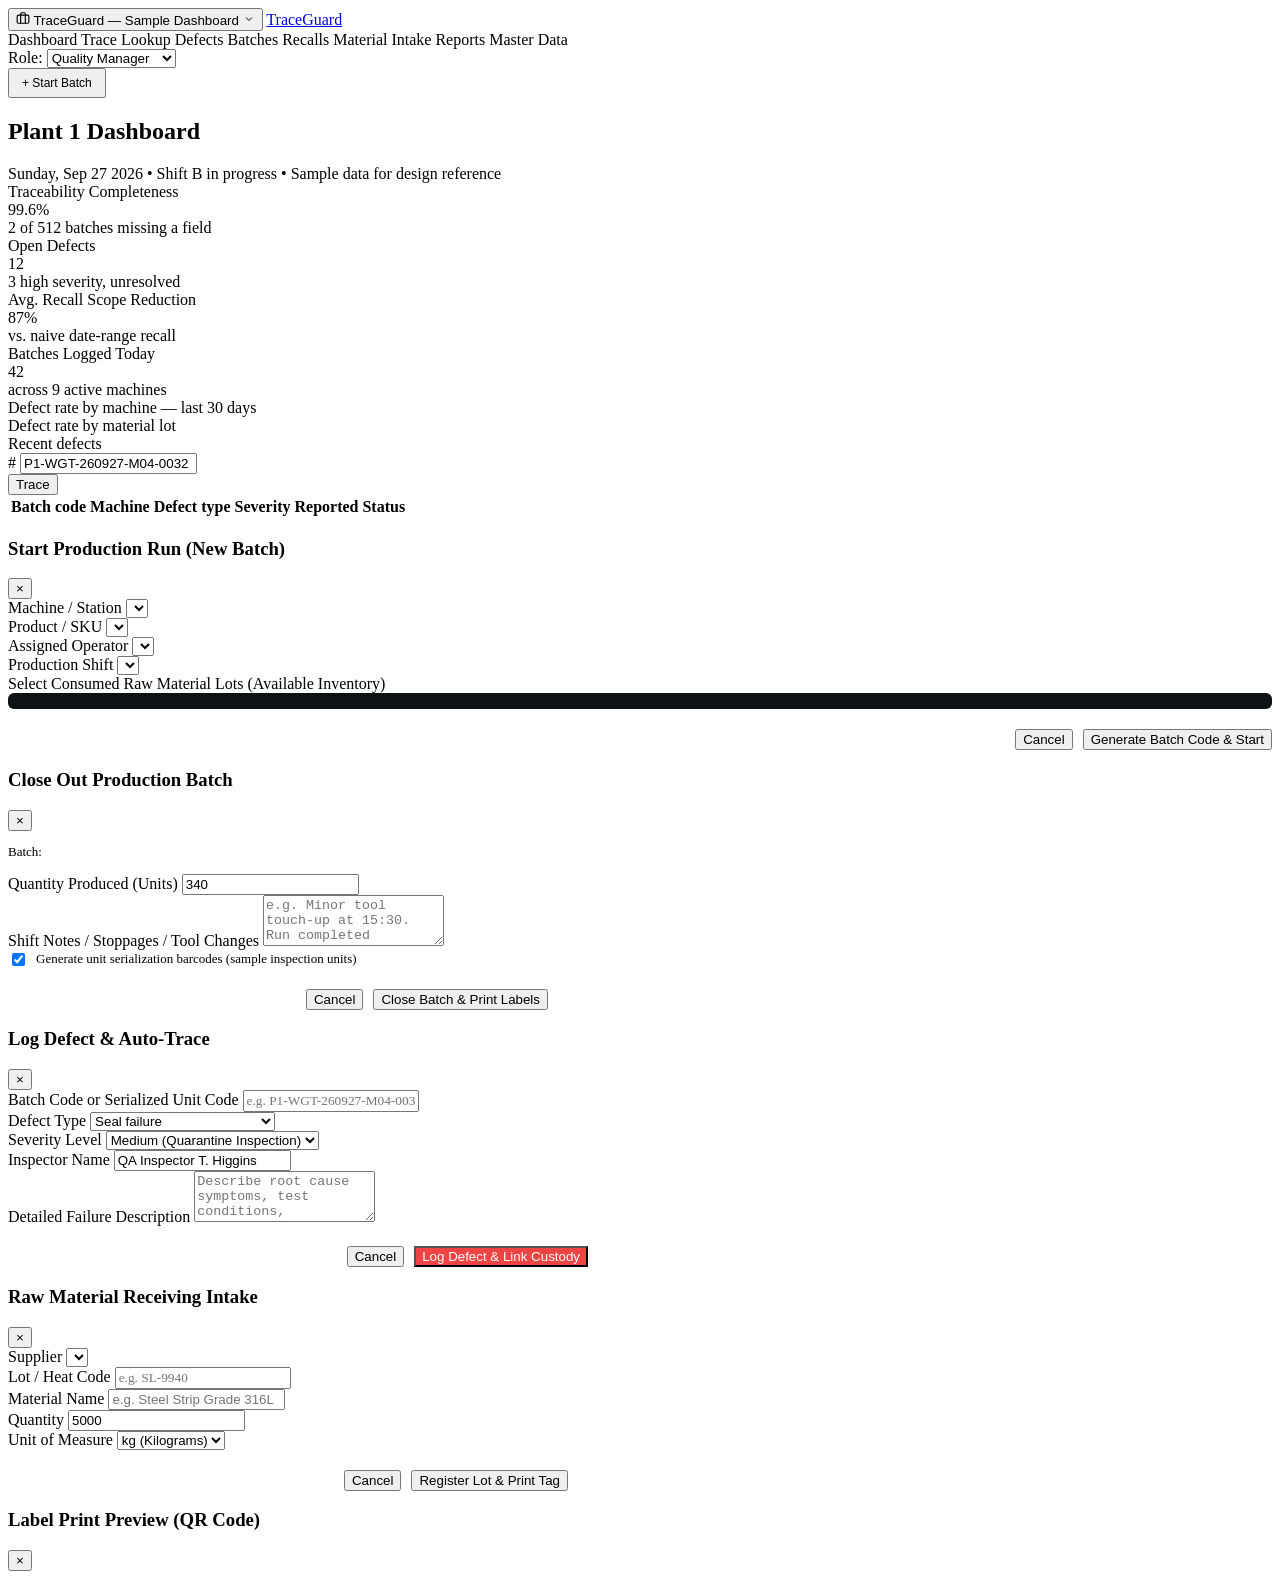
==== frontend/index.html @ 6671387e "Initial commit: TraceGuard manufacturing traceability & recall containment system" ====
<!DOCTYPE html>
<html lang="en">
<head>
  <meta charset="UTF-8">
  <meta name="viewport" content="width=device-width, initial-scale=1.0">
  <title>TraceGuard — Manufacturing Traceability & Recall Containment System</title>
  
  <!-- Typography matching design spec: Fraunces serif, IBM Plex Sans, IBM Plex Mono -->
  <link rel="preconnect" href="https://fonts.googleapis.com">
  <link rel="preconnect" href="https://fonts.gstatic.com" crossorigin>
  <link href="https://fonts.googleapis.com/css2?family=Fraunces:opsz,wght@9..144,500;600;700&family=IBM+Plex+Mono:wght@400;500;600;700&family=IBM+Plex+Sans:wght@400;500;600;700&display=swap" rel="stylesheet">
  
  <link rel="stylesheet" href="/static/css/style.css">
</head>
<body>

  <!-- App Header Matching Pasted Image -->
  <header class="top-header">
    <div class="header-left">
      <button class="plant-select-btn" title="Switch Production Facility">
        <svg width="14" height="14" viewBox="0 0 24 24" fill="none" stroke="currentColor" stroke-width="2" stroke-linecap="round" stroke-linejoin="round">
          <rect x="2" y="7" width="20" height="14" rx="2" ry="2"></rect>
          <path d="M16 21V5a2 2 0 0 0-2-2h-4a2 2 0 0 0-2 2v16"></path>
        </svg>
        <span>TraceGuard &mdash; Sample Dashboard</span>
        <svg width="12" height="12" viewBox="0 0 24 24" fill="none" stroke="currentColor" stroke-width="2">
          <polyline points="6 9 12 15 18 9"></polyline>
        </svg>
      </button>

      <a href="#" class="brand" onclick="App.switchTab('dashboard')">
        <span class="brand-dot"></span>
        <span class="brand-name">TraceGuard</span>
      </a>
    </div>

    <nav class="nav-links">
      <a class="nav-link active" data-tab="dashboard">Dashboard</a>
      <a class="nav-link" data-tab="trace">Trace Lookup</a>
      <a class="nav-link" data-tab="defects">Defects</a>
      <a class="nav-link" data-tab="batches">Batches</a>
      <a class="nav-link" data-tab="recalls">Recalls</a>
      <a class="nav-link" data-tab="materials">Material Intake</a>
      <a class="nav-link" data-tab="reports">Reports</a>
      <a class="nav-link" data-tab="master-data">Master Data</a>
    </nav>

    <div class="header-right">
      <div class="role-badge">
        <span>Role:</span>
        <select id="role-selector" class="role-select">
          <option value="Manager">Quality Manager</option>
          <option value="QA">QA Inspector</option>
          <option value="Operator">Machine Operator</option>
          <option value="Receiving">Receiving Clerk</option>
          <option value="Admin">System Admin</option>
        </select>
      </div>
      <button class="btn-primary" style="font-size:12px;padding:6px 12px;" onclick="BatchesModule.openStartModal()">+ Start Batch</button>
    </div>
  </header>

  <!-- Main Work Area -->
  <main class="main-container">

    <!-- TAB 1: DASHBOARD (Matches Pasted image.png) -->
    <section id="tab-dashboard" class="tab-pane">
      <div class="page-header">
        <h1 class="page-title">Plant 1 Dashboard</h1>
        <div class="page-subtitle">
          <span>Sunday, Sep 27 2026</span>
          <span class="dot-separator">&bull;</span>
          <span>Shift B in progress</span>
          <span class="dot-separator">&bull;</span>
          <span>Sample data for design reference</span>
        </div>
      </div>

      <!-- 4 Top KPI Cards -->
      <div class="kpi-grid">
        <div class="kpi-card" onclick="App.switchTab('batches')" style="cursor:pointer;" title="Target: 100% complete chain of custody">
          <div class="kpi-label">Traceability Completeness</div>
          <div class="kpi-value teal" id="kpi-completeness">99.6%</div>
          <div class="kpi-subtext" id="kpi-completeness-sub">2 of 512 batches missing a field</div>
        </div>

        <div class="kpi-card" onclick="App.switchTab('defects')" style="cursor:pointer;" title="View all unresolved quality complaints">
          <div class="kpi-label">Open Defects</div>
          <div class="kpi-value amber" id="kpi-open-defects">12</div>
          <div class="kpi-subtext" id="kpi-open-defects-sub">3 high severity, unresolved</div>
        </div>

        <div class="kpi-card" onclick="App.switchTab('recalls')" style="cursor:pointer;" title="Good inventory saved vs blanket date-range recall">
          <div class="kpi-label">Avg. Recall Scope Reduction</div>
          <div class="kpi-value teal" id="kpi-recall-reduction">87%</div>
          <div class="kpi-subtext" id="kpi-recall-reduction-sub">vs. naive date-range recall</div>
        </div>

        <div class="kpi-card" onclick="App.switchTab('batches')" style="cursor:pointer;" title="Production runs started/closed today">
          <div class="kpi-label">Batches Logged Today</div>
          <div class="kpi-value white" id="kpi-batches-today">42</div>
          <div class="kpi-subtext" id="kpi-batches-today-sub">across 9 active machines</div>
        </div>
      </div>

      <!-- 2 Defect Trend Horizontal Bar Charts -->
      <div class="charts-grid">
        <div class="card">
          <div class="card-title">Defect rate by machine &mdash; last 30 days</div>
          <div class="bar-chart" id="chart-machine-defects">
            <!-- Rendered dynamically with M04 highlighted coral -->
          </div>
        </div>

        <div class="card">
          <div class="card-title">Defect rate by material lot</div>
          <div class="bar-chart" id="chart-lot-defects">
            <!-- Rendered dynamically with SL-2291 highlighted coral -->
          </div>
        </div>
      </div>

      <!-- Recent Defects Card with Quick Trace Box -->
      <div class="card">
        <div class="table-card-header">
          <div class="card-title" style="margin-bottom:0;">Recent defects</div>

          <form class="quick-trace-box" onsubmit="DashboardModule.handleQuickTrace(event)">
            <div class="input-with-icon">
              <span class="input-icon-prefix">#</span>
              <input type="text" id="quick-trace-input" class="input-dark" value="P1-WGT-260927-M04-0032" placeholder="Batch or unit serial..." />
            </div>
            <button type="submit" class="btn-primary">Trace</button>
          </form>
        </div>

        <div class="data-table-wrapper">
          <table class="data-table">
            <thead>
              <tr>
                <th>Batch code</th>
                <th>Machine</th>
                <th>Defect type</th>
                <th>Severity</th>
                <th>Reported</th>
                <th>Status</th>
              </tr>
            </thead>
            <tbody id="recent-defects-tbody">
              <!-- Rendered dynamically matching screenshot rows -->
            </tbody>
          </table>
        </div>
      </div>
    </section>

    <!-- TAB 2: TRACE LOOKUP (Chain of Custody) -->
    <section id="tab-trace" class="tab-pane" style="display:none;">
      <div class="page-header">
        <h1 class="page-title">Trace Lookup</h1>
        <div class="page-subtitle">Instant chain-of-custody resolution across machine, operator, shift, and supplier lots</div>
      </div>

      <div class="card" style="margin-bottom:20px;">
        <form style="display:flex;gap:12px;align-items:center;flex-wrap:wrap;" onsubmit="event.preventDefault(); TraceModule.lookup();">
          <div style="flex:1;min-width:280px;position:relative;">
            <input type="text" id="trace-search-input" class="form-input" style="font-family:var(--font-mono);font-size:15px;padding-left:36px;" placeholder="Scan barcode or enter batch/unit code (e.g. P1-WGT-260927-M04-0032)..." value="P1-WGT-260927-M04-0032" />
            <svg style="position:absolute;left:12px;top:11px;color:var(--text-muted);" width="16" height="16" viewBox="0 0 24 24" fill="none" stroke="currentColor" stroke-width="2">
              <circle cx="11" cy="11" r="8"></circle>
              <line x1="21" y1="21" x2="16.65" y2="16.65"></line>
            </svg>
          </div>
          <button type="submit" class="btn-primary">Resolve Trace</button>
        </form>

        <div style="margin-top:12px;display:flex;gap:8px;align-items:center;flex-wrap:wrap;">
          <span style="font-size:12px;color:var(--text-dim);">Quick test codes:</span>
          <button class="btn-secondary" style="font-size:11px;padding:3px 8px;font-family:var(--font-mono);" onclick="TraceModule.lookup('P1-WGT-260927-M04-0032')">P1-WGT-260927-M04-0032</button>
          <button class="btn-secondary" style="font-size:11px;padding:3px 8px;font-family:var(--font-mono);" onclick="TraceModule.lookup('P1-WGT-260926-M04-0028')">P1-WGT-260926-M04-0028</button>
          <button class="btn-secondary" style="font-size:11px;padding:3px 8px;font-family:var(--font-mono);" onclick="TraceModule.lookup('P1-BRK-260925-M02-0011')">P1-BRK-260925-M02-0011</button>
          <button class="btn-secondary" style="font-size:11px;padding:3px 8px;font-family:var(--font-mono);" onclick="TraceModule.lookup('P1-TRB-260920-M05-0008')">P1-TRB-260920-M05-0008 (Incomplete)</button>
        </div>
      </div>

      <div id="trace-result-container">
        <!-- Rendered dynamically -->
      </div>
    </section>

    <!-- TAB 3: DEFECTS -->
    <section id="tab-defects" class="tab-pane" style="display:none;">
      <div class="page-header" style="display:flex;justify-content:space-between;align-items:center;flex-wrap:wrap;gap:12px;">
        <div>
          <h1 class="page-title">Defect Management</h1>
          <div class="page-subtitle">Track quality events, trigger containment recalls, and identify recurring root causes</div>
        </div>
        <button class="btn-primary" onclick="App.openModal('report-defect-modal')">+ Log Defect</button>
      </div>

      <div class="card">
        <div class="data-table-wrapper">
          <table class="data-table">
            <thead>
              <tr>
                <th>Defect ID</th>
                <th>Batch Code</th>
                <th>Machine</th>
                <th>Defect Type / Notes</th>
                <th>Severity</th>
                <th>Reported At</th>
                <th>Containment Status</th>
              </tr>
            </thead>
            <tbody id="defects-table-tbody">
              <!-- Rendered dynamically -->
            </tbody>
          </table>
        </div>
      </div>
    </section>

    <!-- TAB 4: BATCHES -->
    <section id="tab-batches" class="tab-pane" style="display:none;">
      <div class="page-header" style="display:flex;justify-content:space-between;align-items:center;flex-wrap:wrap;gap:12px;">
        <div>
          <h1 class="page-title">Production Batches</h1>
          <div class="page-subtitle">Deterministic batch codes, lot-linking, and floor label generation</div>
        </div>
        <button class="btn-primary" onclick="BatchesModule.openStartModal()">+ Start Production Run</button>
      </div>

      <div class="card">
        <div class="data-table-wrapper">
          <table class="data-table">
            <thead>
              <tr>
                <th>Batch Code</th>
                <th>Product</th>
                <th>Machine</th>
                <th>Operator</th>
                <th>Quantity</th>
                <th>Status</th>
                <th>Actions</th>
              </tr>
            </thead>
            <tbody id="batches-table-tbody">
              <!-- Rendered dynamically -->
            </tbody>
          </table>
        </div>
      </div>
    </section>

    <!-- TAB 5: RECALL SCOPE CALCULATOR -->
    <section id="tab-recalls" class="tab-pane" style="display:none;">
      <div class="page-header">
        <h1 class="page-title">Recall Scope Calculator</h1>
        <div class="page-subtitle">Targeted containment calculator: shrink recall boundaries from months to precise affected lots</div>
      </div>

      <div class="card" style="margin-bottom:20px;">
        <div style="display:grid;grid-template-columns:repeat(auto-fit, minmax(260px, 1fr));gap:20px;align-items:center;">
          <div>
            <label class="form-label">Triggering Batch Code</label>
            <input type="text" id="recall-trigger-code" class="form-input" style="font-family:var(--font-mono);" value="P1-WGT-260927-M04-0032" />
          </div>

          <div>
            <label class="form-label">Shared Risk Attributes (Bounding Criteria)</label>
            <div style="display:flex;gap:16px;flex-wrap:wrap;font-size:13px;margin-top:8px;">
              <label style="display:flex;align-items:center;gap:6px;cursor:pointer;">
                <input type="checkbox" id="recall-match-machine" checked onchange="RecallsModule.calculate()" /> Same Machine
              </label>
              <label style="display:flex;align-items:center;gap:6px;cursor:pointer;">
                <input type="checkbox" id="recall-match-lots" checked onchange="RecallsModule.calculate()" /> Same Raw Material Lot(s)
              </label>
              <label style="display:flex;align-items:center;gap:6px;cursor:pointer;">
                <input type="checkbox" id="recall-match-time" onchange="RecallsModule.calculate()" /> Time Window (24h)
              </label>
            </div>
          </div>

          <div style="display:flex;align-items:flex-end;">
            <button class="btn-primary" onclick="RecallsModule.calculate()">Recalculate Boundary</button>
          </div>
        </div>
      </div>

      <div id="recall-results-area">
        <!-- Rendered dynamically -->
      </div>

      <div class="card" style="margin-top:24px;">
        <h3 class="card-title">Past Recall Events & Containment History</h3>
        <div id="recall-history-list"></div>
      </div>
    </section>

    <!-- TAB 6: MATERIAL INTAKE -->
    <section id="tab-materials" class="tab-pane" style="display:none;">
      <div class="page-header" style="display:flex;justify-content:space-between;align-items:center;flex-wrap:wrap;gap:12px;">
        <div>
          <h1 class="page-title">Raw Material Intake</h1>
          <div class="page-subtitle">Receiving dock intake, barcode/QR bin tagging, and supplier lot inventory</div>
        </div>
        <button class="btn-primary" onclick="MaterialsModule.openIntakeModal()">+ Log Incoming Material</button>
      </div>

      <div class="card">
        <div class="data-table-wrapper">
          <table class="data-table">
            <thead>
              <tr>
                <th>Lot Code</th>
                <th>Material Name</th>
                <th>Supplier</th>
                <th>Received Date</th>
                <th>Remaining Qty</th>
                <th>Depletion</th>
                <th>Action</th>
              </tr>
            </thead>
            <tbody id="materials-table-tbody">
              <!-- Rendered dynamically -->
            </tbody>
          </table>
        </div>
      </div>
    </section>

    <!-- TAB 7: REPORTS & AUDIT -->
    <section id="tab-reports" class="tab-pane" style="display:none;">
      <div class="page-header">
        <h1 class="page-title">Compliance Reports & Audit Trail</h1>
        <div class="page-subtitle">One-click ISO 9001 and FDA 21 CFR Part 820 audit export packages and immutable log</div>
      </div>

      <div class="card" style="margin-bottom:20px;">
        <h3 class="card-title">Batch Chain of Custody Exporter</h3>
        <div style="display:flex;gap:16px;align-items:center;flex-wrap:wrap;">
          <div style="flex:1;min-width:260px;">
            <label class="form-label">Select Batch to Export</label>
            <select id="report-batch-select" class="form-select"></select>
          </div>
          <div style="display:flex;gap:10px;margin-top:22px;">
            <button class="btn-primary" onclick="ReportsModule.exportSelectedBatch('pdf')">
              <svg width="14" height="14" viewBox="0 0 24 24" fill="none" stroke="currentColor" stroke-width="2"><path d="M21 15v4a2 2 0 0 1-2 2H5a2 2 0 0 1-2-2v-4"></path><polyline points="7 10 12 15 17 10"></polyline><line x1="12" y1="15" x2="12" y2="3"></line></svg>
              Export PDF (Auditor Grade)
            </button>
            <button class="btn-secondary" onclick="ReportsModule.exportSelectedBatch('csv')">Export CSV</button>
          </div>
        </div>
      </div>

      <div class="card">
        <h3 class="card-title">Immutable Audit Log (Append-Only)</h3>
        <div class="data-table-wrapper">
          <table class="data-table">
            <thead>
              <tr>
                <th>Timestamp (UTC)</th>
                <th>Actor</th>
                <th>Action</th>
                <th>Entity Target</th>
                <th>Differential Details</th>
              </tr>
            </thead>
            <tbody id="audit-table-tbody">
              <!-- Rendered dynamically -->
            </tbody>
          </table>
        </div>
      </div>
    </section>

    <!-- TAB 8: MASTER DATA -->
    <section id="tab-master-data" class="tab-pane" style="display:none;">
      <div class="page-header">
        <h1 class="page-title">Master Data Management</h1>
        <div class="page-subtitle">Configure plant equipment, qualified operators, shifts, products, and suppliers</div>
      </div>

      <div style="display:flex;gap:8px;margin-bottom:18px;border-bottom:1px solid var(--border-subtle);padding-bottom:10px;">
        <button class="btn-secondary master-tab-btn active" data-subtab="machines" onclick="MasterDataModule.switchSubTab('machines')">Machines</button>
        <button class="btn-secondary master-tab-btn" data-subtab="operators" onclick="MasterDataModule.switchSubTab('operators')">Operators</button>
        <button class="btn-secondary master-tab-btn" data-subtab="shifts" onclick="MasterDataModule.switchSubTab('shifts')">Shifts</button>
        <button class="btn-secondary master-tab-btn" data-subtab="products" onclick="MasterDataModule.switchSubTab('products')">Products</button>
        <button class="btn-secondary master-tab-btn" data-subtab="suppliers" onclick="MasterDataModule.switchSubTab('suppliers')">Suppliers</button>
      </div>

      <div class="card" id="master-data-content">
        <!-- Rendered dynamically -->
      </div>
    </section>

  </main>

  <!-- MODAL 1: START BATCH -->
  <div id="start-batch-modal" class="modal-overlay">
    <div class="modal-card">
      <div class="modal-header">
        <h3 class="modal-title">Start Production Run (New Batch)</h3>
        <button class="modal-close-btn" onclick="App.closeModal('start-batch-modal')">&times;</button>
      </div>
      <form onsubmit="BatchesModule.handleStartSubmit(event)">
        <div class="form-row">
          <div class="form-group">
            <label class="form-label">Machine / Station</label>
            <select id="start-batch-machine" class="form-select" required></select>
          </div>
          <div class="form-group">
            <label class="form-label">Product / SKU</label>
            <select id="start-batch-product" class="form-select" required></select>
          </div>
        </div>

        <div class="form-row">
          <div class="form-group">
            <label class="form-label">Assigned Operator</label>
            <select id="start-batch-operator" class="form-select" required></select>
          </div>
          <div class="form-group">
            <label class="form-label">Production Shift</label>
            <select id="start-batch-shift" class="form-select" required></select>
          </div>
        </div>

        <div class="form-group">
          <label class="form-label">Select Consumed Raw Material Lots (Available Inventory)</label>
          <div id="start-batch-lots-container" style="display:flex;flex-direction:column;gap:6px;max-height:160px;overflow-y:auto;background:#0d1214;padding:8px;border-radius:6px;border:1px solid var(--border-subtle);"></div>
        </div>

        <div style="margin-top:20px;display:flex;justify-content:flex-end;gap:10px;">
          <button type="button" class="btn-secondary" onclick="App.closeModal('start-batch-modal')">Cancel</button>
          <button type="submit" class="btn-primary">Generate Batch Code & Start</button>
        </div>
      </form>
    </div>
  </div>

  <!-- MODAL 2: CLOSE BATCH -->
  <div id="close-batch-modal" class="modal-overlay">
    <div class="modal-card" style="max-width:540px;">
      <div class="modal-header">
        <h3 class="modal-title">Close Out Production Batch</h3>
        <button class="modal-close-btn" onclick="App.closeModal('close-batch-modal')">&times;</button>
      </div>
      <form onsubmit="BatchesModule.handleCloseSubmit(event)">
        <input type="hidden" id="close-batch-id" />
        <p style="margin-bottom:14px;color:var(--text-muted);font-size:13px;">
          Batch: <span id="close-batch-code-display" class="code-mono" style="font-weight:700;color:#fff;"></span>
        </p>

        <div class="form-group">
          <label class="form-label">Quantity Produced (Units)</label>
          <input type="number" id="close-batch-qty" class="form-input" min="1" step="1" value="340" required />
        </div>

        <div class="form-group">
          <label class="form-label">Shift Notes / Stoppages / Tool Changes</label>
          <textarea id="close-batch-notes" class="form-textarea" rows="3" placeholder="e.g. Minor tool touch-up at 15:30. Run completed nominal."></textarea>
        </div>

        <div class="form-group">
          <label style="display:flex;align-items:center;gap:8px;font-size:13px;cursor:pointer;">
            <input type="checkbox" id="close-batch-serialize" checked />
            <span>Generate unit serialization barcodes (sample inspection units)</span>
          </label>
        </div>

        <div style="margin-top:20px;display:flex;justify-content:flex-end;gap:10px;">
          <button type="button" class="btn-secondary" onclick="App.closeModal('close-batch-modal')">Cancel</button>
          <button type="submit" class="btn-primary">Close Batch & Print Labels</button>
        </div>
      </form>
    </div>
  </div>

  <!-- MODAL 3: REPORT DEFECT -->
  <div id="report-defect-modal" class="modal-overlay">
    <div class="modal-card" style="max-width:580px;">
      <div class="modal-header">
        <h3 class="modal-title">Log Defect & Auto-Trace</h3>
        <button class="modal-close-btn" onclick="App.closeModal('report-defect-modal')">&times;</button>
      </div>
      <form onsubmit="DefectsModule.handleFormSubmit(event)">
        <div class="form-group">
          <label class="form-label">Batch Code or Serialized Unit Code</label>
          <input type="text" id="defect-form-ref" class="form-input" style="font-family:var(--font-mono);" placeholder="e.g. P1-WGT-260927-M04-0032" required />
        </div>

        <div class="form-row">
          <div class="form-group">
            <label class="form-label">Defect Type</label>
            <select id="defect-form-type" class="form-select">
              <option value="Seal failure">Seal failure</option>
              <option value="Dimensional">Dimensional deviation</option>
              <option value="Coating defect">Coating defect</option>
              <option value="Micro-fracture">Micro-fracture / Crack</option>
              <option value="Material inclusion">Material inclusion / Porosity</option>
              <option value="Torque failure">Torque / Fastener failure</option>
            </select>
          </div>
          <div class="form-group">
            <label class="form-label">Severity Level</label>
            <select id="defect-form-severity" class="form-select">
              <option value="High">High (Immediate Containment)</option>
              <option value="Medium" selected>Medium (Quarantine Inspection)</option>
              <option value="Low">Low (Informational)</option>
            </select>
          </div>
        </div>

        <div class="form-group">
          <label class="form-label">Inspector Name</label>
          <input type="text" id="defect-form-reporter" class="form-input" value="QA Inspector T. Higgins" />
        </div>

        <div class="form-group">
          <label class="form-label">Detailed Failure Description</label>
          <textarea id="defect-form-desc" class="form-textarea" rows="3" placeholder="Describe root cause symptoms, test conditions, pressure/leak psi, or visual observations..."></textarea>
        </div>

        <div style="margin-top:20px;display:flex;justify-content:flex-end;gap:10px;">
          <button type="button" class="btn-secondary" onclick="App.closeModal('report-defect-modal')">Cancel</button>
          <button type="submit" class="btn-primary" style="background:#ef4444;color:#fff;">Log Defect & Link Custody</button>
        </div>
      </form>
    </div>
  </div>

  <!-- MODAL 4: MATERIAL INTAKE -->
  <div id="material-intake-modal" class="modal-overlay">
    <div class="modal-card" style="max-width:560px;">
      <div class="modal-header">
        <h3 class="modal-title">Raw Material Receiving Intake</h3>
        <button class="modal-close-btn" onclick="App.closeModal('material-intake-modal')">&times;</button>
      </div>
      <form onsubmit="MaterialsModule.handleIntakeSubmit(event)">
        <div class="form-group">
          <label class="form-label">Supplier</label>
          <select id="lot-intake-supplier" class="form-select" required></select>
        </div>

        <div class="form-row">
          <div class="form-group">
            <label class="form-label">Lot / Heat Code</label>
            <input type="text" id="lot-intake-code" class="form-input" style="font-family:var(--font-mono);" placeholder="e.g. SL-9940" required />
          </div>
          <div class="form-group">
            <label class="form-label">Material Name</label>
            <input type="text" id="lot-intake-name" class="form-input" placeholder="e.g. Steel Strip Grade 316L" required />
          </div>
        </div>

        <div class="form-row">
          <div class="form-group">
            <label class="form-label">Quantity</label>
            <input type="number" id="lot-intake-qty" class="form-input" value="5000" min="1" step="any" required />
          </div>
          <div class="form-group">
            <label class="form-label">Unit of Measure</label>
            <select id="lot-intake-unit" class="form-select">
              <option value="kg">kg (Kilograms)</option>
              <option value="liters">liters</option>
              <option value="pcs">pcs (Pieces)</option>
              <option value="meters">meters</option>
            </select>
          </div>
        </div>

        <div style="margin-top:20px;display:flex;justify-content:flex-end;gap:10px;">
          <button type="button" class="btn-secondary" onclick="App.closeModal('material-intake-modal')">Cancel</button>
          <button type="submit" class="btn-primary">Register Lot & Print Tag</button>
        </div>
      </form>
    </div>
  </div>

  <!-- MODAL 5: PRINTABLE LABEL PREVIEW (QR) -->
  <div id="label-modal" class="modal-overlay">
    <div class="modal-card" style="max-width:540px;">
      <div class="modal-header">
        <h3 class="modal-title">Label Print Preview (QR Code)</h3>
        <button class="modal-close-btn" onclick="App.closeModal('label-modal')">&times;</button>
      </div>
      <div id="label-modal-content"></div>
    </div>
  </div>

  <!-- Application Javascript Modules -->
  <script src="/static/js/dashboard.js"></script>
  <script src="/static/js/trace.js"></script>
  <script src="/static/js/defects.js"></script>
  <script src="/static/js/batches.js"></script>
  <script src="/static/js/recalls.js"></script>
  <script src="/static/js/materials.js"></script>
  <script src="/static/js/reports.js"></script>
  <script src="/static/js/master_data.js"></script>
  <script src="/static/js/app.js"></script>
</body>
</html>
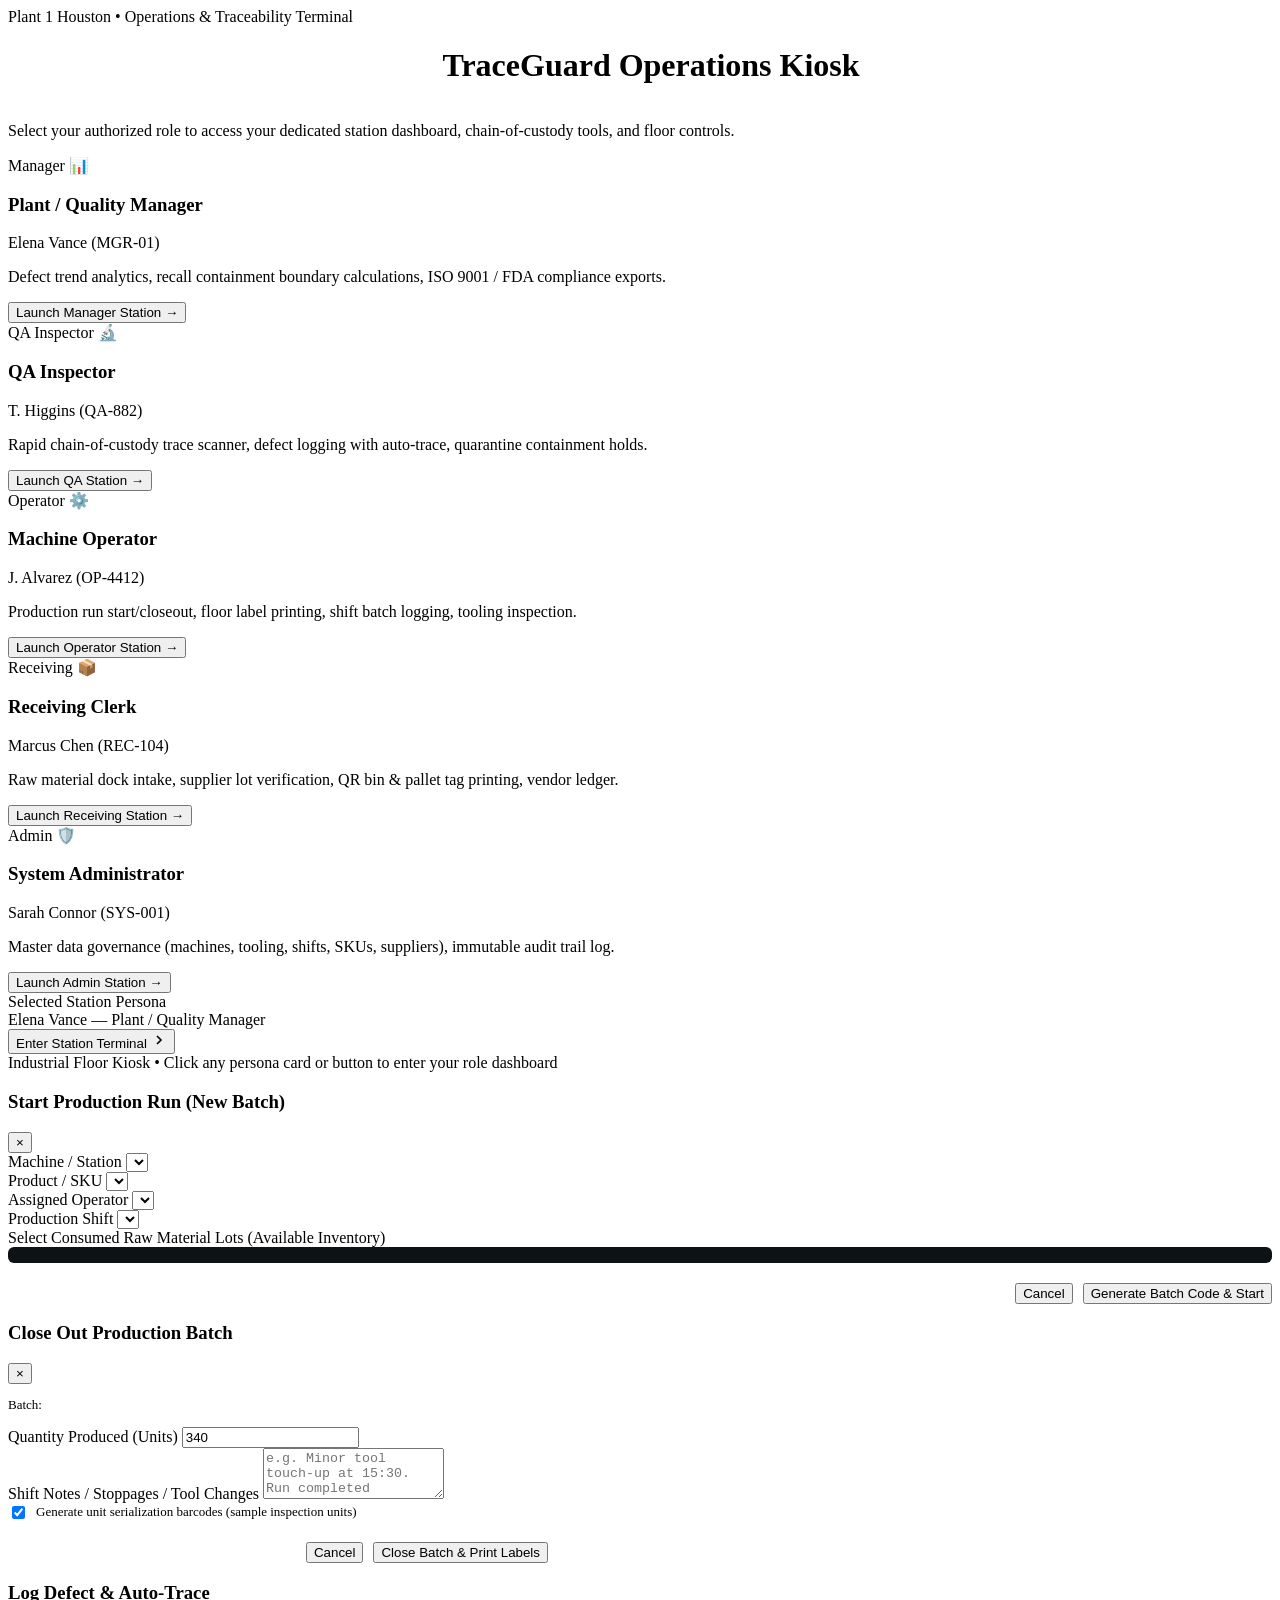
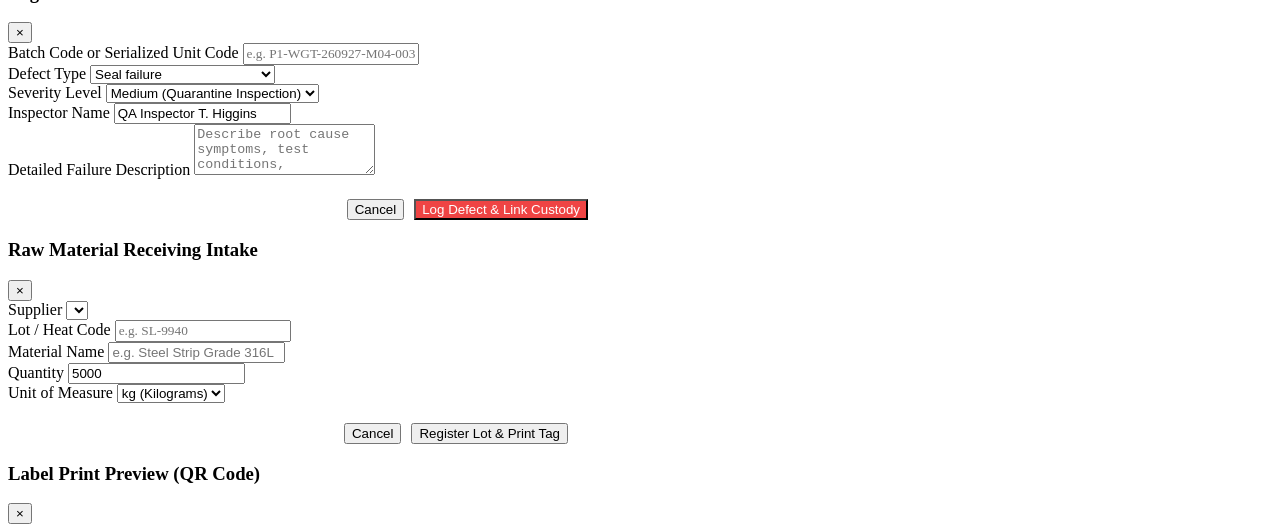
==== commit afa73246: "Add role-based authentication login screen and 5 dedicated role station dashboards" ====
--- a/frontend/index.html
+++ b/frontend/index.html
@@ -14,145 +14,658 @@
 </head>
 <body>
 
-  <!-- App Header Matching Pasted Image -->
-  <header class="top-header">
-    <div class="header-left">
-      <button class="plant-select-btn" title="Switch Production Facility">
-        <svg width="14" height="14" viewBox="0 0 24 24" fill="none" stroke="currentColor" stroke-width="2" stroke-linecap="round" stroke-linejoin="round">
-          <rect x="2" y="7" width="20" height="14" rx="2" ry="2"></rect>
-          <path d="M16 21V5a2 2 0 0 0-2-2h-4a2 2 0 0 0-2 2v16"></path>
-        </svg>
-        <span>TraceGuard &mdash; Sample Dashboard</span>
-        <svg width="12" height="12" viewBox="0 0 24 24" fill="none" stroke="currentColor" stroke-width="2">
-          <polyline points="6 9 12 15 18 9"></polyline>
-        </svg>
+  <!-- FULL PAGE INDUSTRIAL LOGIN & ROLE SELECTOR -->
+  <div id="login-screen" class="login-wrapper">
+    <div class="login-header">
+      <div class="login-terminal-badge">
+        <span class="login-pulse-dot"></span>
+        <span>Plant 1 Houston &bull; Operations &amp; Traceability Terminal</span>
+      </div>
+      <div style="display:flex;align-items:center;justify-content:center;gap:10px;margin-bottom:8px;">
+        <span class="brand-dot" style="width:12px;height:12px;"></span>
+        <h1 class="login-title">TraceGuard Operations Kiosk</h1>
+      </div>
+      <p class="login-subtitle">
+        Select your authorized role to access your dedicated station dashboard, chain-of-custody tools, and floor controls.
+      </p>
+    </div>
+
+    <!-- 5 Role Selector Tiles -->
+    <div class="role-cards-grid">
+      <!-- Role 1: Manager -->
+      <div class="role-card selected" id="role-card-Manager" onclick="App.selectRoleCard('Manager')">
+        <div>
+          <div class="role-card-top">
+            <span class="role-tag manager">Manager</span>
+            <span class="role-card-icon">📊</span>
+          </div>
+          <h3 class="role-card-title">Plant / Quality Manager</h3>
+          <div class="role-card-persona">Elena Vance (MGR-01)</div>
+          <p class="role-card-desc">Defect trend analytics, recall containment boundary calculations, ISO 9001 / FDA compliance exports.</p>
+        </div>
+        <button type="button" class="role-card-btn" onclick="event.stopPropagation(); App.login('Manager');">
+          Launch Manager Station &rarr;
+        </button>
+      </div>
+
+      <!-- Role 2: QA Inspector -->
+      <div class="role-card" id="role-card-QA" onclick="App.selectRoleCard('QA')">
+        <div>
+          <div class="role-card-top">
+            <span class="role-tag qa">QA Inspector</span>
+            <span class="role-card-icon">🔬</span>
+          </div>
+          <h3 class="role-card-title">QA Inspector</h3>
+          <div class="role-card-persona">T. Higgins (QA-882)</div>
+          <p class="role-card-desc">Rapid chain-of-custody trace scanner, defect logging with auto-trace, quarantine containment holds.</p>
+        </div>
+        <button type="button" class="role-card-btn" onclick="event.stopPropagation(); App.login('QA');">
+          Launch QA Station &rarr;
+        </button>
+      </div>
+
+      <!-- Role 3: Machine Operator -->
+      <div class="role-card" id="role-card-Operator" onclick="App.selectRoleCard('Operator')">
+        <div>
+          <div class="role-card-top">
+            <span class="role-tag operator">Operator</span>
+            <span class="role-card-icon">⚙️</span>
+          </div>
+          <h3 class="role-card-title">Machine Operator</h3>
+          <div class="role-card-persona">J. Alvarez (OP-4412)</div>
+          <p class="role-card-desc">Production run start/closeout, floor label printing, shift batch logging, tooling inspection.</p>
+        </div>
+        <button type="button" class="role-card-btn" onclick="event.stopPropagation(); App.login('Operator');">
+          Launch Operator Station &rarr;
+        </button>
+      </div>
+
+      <!-- Role 4: Receiving Clerk -->
+      <div class="role-card" id="role-card-Receiving" onclick="App.selectRoleCard('Receiving')">
+        <div>
+          <div class="role-card-top">
+            <span class="role-tag receiving">Receiving</span>
+            <span class="role-card-icon">📦</span>
+          </div>
+          <h3 class="role-card-title">Receiving Clerk</h3>
+          <div class="role-card-persona">Marcus Chen (REC-104)</div>
+          <p class="role-card-desc">Raw material dock intake, supplier lot verification, QR bin &amp; pallet tag printing, vendor ledger.</p>
+        </div>
+        <button type="button" class="role-card-btn" onclick="event.stopPropagation(); App.login('Receiving');">
+          Launch Receiving Station &rarr;
+        </button>
+      </div>
+
+      <!-- Role 5: System Admin -->
+      <div class="role-card" id="role-card-Admin" onclick="App.selectRoleCard('Admin')">
+        <div>
+          <div class="role-card-top">
+            <span class="role-tag admin">Admin</span>
+            <span class="role-card-icon">🛡️</span>
+          </div>
+          <h3 class="role-card-title">System Administrator</h3>
+          <div class="role-card-persona">Sarah Connor (SYS-001)</div>
+          <p class="role-card-desc">Master data governance (machines, tooling, shifts, SKUs, suppliers), immutable audit trail log.</p>
+        </div>
+        <button type="button" class="role-card-btn" onclick="event.stopPropagation(); App.login('Admin');">
+          Launch Admin Station &rarr;
+        </button>
+      </div>
+    </div>
+
+    <!-- Active Selected Persona Authenticator Bar -->
+    <div class="login-auth-box">
+      <div class="login-auth-info">
+        <span class="login-auth-label">Selected Station Persona</span>
+        <div class="login-auth-target">
+          <span id="selected-role-name">Elena Vance</span> &mdash; <span id="selected-role-title" style="color:var(--text-main);">Plant / Quality Manager</span>
+        </div>
+      </div>
+
+      <button type="button" class="login-btn-launch" onclick="App.loginSelectedRole()">
+        <span>Enter Station Terminal</span>
+        <svg width="16" height="16" viewBox="0 0 24 24" fill="none" stroke="currentColor" stroke-width="2.5"><polyline points="9 18 15 12 9 6"></polyline></svg>
       </button>
-
-      <a href="#" class="brand" onclick="App.switchTab('dashboard')">
-        <span class="brand-dot"></span>
-        <span class="brand-name">TraceGuard</span>
-      </a>
     </div>
 
-    <nav class="nav-links">
-      <a class="nav-link active" data-tab="dashboard">Dashboard</a>
-      <a class="nav-link" data-tab="trace">Trace Lookup</a>
-      <a class="nav-link" data-tab="defects">Defects</a>
-      <a class="nav-link" data-tab="batches">Batches</a>
-      <a class="nav-link" data-tab="recalls">Recalls</a>
-      <a class="nav-link" data-tab="materials">Material Intake</a>
-      <a class="nav-link" data-tab="reports">Reports</a>
-      <a class="nav-link" data-tab="master-data">Master Data</a>
-    </nav>
-
-    <div class="header-right">
-      <div class="role-badge">
-        <span>Role:</span>
-        <select id="role-selector" class="role-select">
-          <option value="Manager">Quality Manager</option>
-          <option value="QA">QA Inspector</option>
-          <option value="Operator">Machine Operator</option>
-          <option value="Receiving">Receiving Clerk</option>
-          <option value="Admin">System Admin</option>
-        </select>
-      </div>
-      <button class="btn-primary" style="font-size:12px;padding:6px 12px;" onclick="BatchesModule.openStartModal()">+ Start Batch</button>
+    <div class="login-footer-hint">
+      Industrial Floor Kiosk &bull; Click any persona card or button to enter your role dashboard
     </div>
-  </header>
-
-  <!-- Main Work Area -->
-  <main class="main-container">
-
-    <!-- TAB 1: DASHBOARD (Matches Pasted image.png) -->
-    <section id="tab-dashboard" class="tab-pane">
-      <div class="page-header">
-        <h1 class="page-title">Plant 1 Dashboard</h1>
-        <div class="page-subtitle">
-          <span>Sunday, Sep 27 2026</span>
-          <span class="dot-separator">&bull;</span>
-          <span>Shift B in progress</span>
-          <span class="dot-separator">&bull;</span>
-          <span>Sample data for design reference</span>
-        </div>
-      </div>
-
-      <!-- 4 Top KPI Cards -->
-      <div class="kpi-grid">
-        <div class="kpi-card" onclick="App.switchTab('batches')" style="cursor:pointer;" title="Target: 100% complete chain of custody">
-          <div class="kpi-label">Traceability Completeness</div>
-          <div class="kpi-value teal" id="kpi-completeness">99.6%</div>
-          <div class="kpi-subtext" id="kpi-completeness-sub">2 of 512 batches missing a field</div>
-        </div>
-
-        <div class="kpi-card" onclick="App.switchTab('defects')" style="cursor:pointer;" title="View all unresolved quality complaints">
-          <div class="kpi-label">Open Defects</div>
-          <div class="kpi-value amber" id="kpi-open-defects">12</div>
-          <div class="kpi-subtext" id="kpi-open-defects-sub">3 high severity, unresolved</div>
-        </div>
-
-        <div class="kpi-card" onclick="App.switchTab('recalls')" style="cursor:pointer;" title="Good inventory saved vs blanket date-range recall">
-          <div class="kpi-label">Avg. Recall Scope Reduction</div>
-          <div class="kpi-value teal" id="kpi-recall-reduction">87%</div>
-          <div class="kpi-subtext" id="kpi-recall-reduction-sub">vs. naive date-range recall</div>
-        </div>
-
-        <div class="kpi-card" onclick="App.switchTab('batches')" style="cursor:pointer;" title="Production runs started/closed today">
-          <div class="kpi-label">Batches Logged Today</div>
-          <div class="kpi-value white" id="kpi-batches-today">42</div>
-          <div class="kpi-subtext" id="kpi-batches-today-sub">across 9 active machines</div>
-        </div>
-      </div>
-
-      <!-- 2 Defect Trend Horizontal Bar Charts -->
-      <div class="charts-grid">
+  </div>
+
+  <!-- AUTHENTICATED APPLICATION INTERFACE -->
+  <div id="authenticated-app" style="display:none;min-height:100vh;flex-direction:column;">
+    <header class="top-header">
+      <div class="header-left">
+        <button class="plant-select-btn" title="Switch Production Facility">
+          <svg width="14" height="14" viewBox="0 0 24 24" fill="none" stroke="currentColor" stroke-width="2" stroke-linecap="round" stroke-linejoin="round">
+            <rect x="2" y="7" width="20" height="14" rx="2" ry="2"></rect>
+            <path d="M16 21V5a2 2 0 0 0-2-2h-4a2 2 0 0 0-2 2v16"></path>
+          </svg>
+          <span id="header-plant-title">Plant 1 Houston &bull; Operational</span>
+        </button>
+
+        <a href="#" class="brand" onclick="event.preventDefault(); App.switchTab(App.getRoleDashboardTab());">
+          <span class="brand-dot"></span>
+          <span class="brand-name">TraceGuard</span>
+        </a>
+      </div>
+
+      <nav class="nav-links" id="main-nav-links">
+        <!-- Rendered dynamically based on active role -->
+      </nav>
+
+      <div class="header-right">
+        <!-- Active User Profile Chip -->
+        <div class="user-chip" id="header-user-chip">
+          <div class="user-chip-avatar" id="header-user-avatar">EV</div>
+          <div class="user-chip-details">
+            <span class="user-chip-name" id="header-user-name">Elena Vance</span>
+            <span class="user-chip-role" id="header-user-role">Manager</span>
+          </div>
+        </div>
+
+        <!-- Switch Role / Sign Out Button -->
+        <button class="btn-signout" onclick="App.logout()" title="Sign out and return to role selection">
+          <svg width="13" height="13" viewBox="0 0 24 24" fill="none" stroke="currentColor" stroke-width="2"><path d="M9 21H5a2 2 0 0 1-2-2V5a2 2 0 0 1 2-2h4"></path><polyline points="16 17 21 12 16 7"></polyline><line x1="21" y1="12" x2="9" y2="12"></line></svg>
+          <span>Sign Out</span>
+        </button>
+
+        <!-- Role Action Button -->
+        <button id="header-role-action-btn" class="btn-primary" style="font-size:12px;padding:6px 12px;"></button>
+      </div>
+    </header>
+
+    <!-- Main Work Area -->
+    <main class="main-container">
+
+      <!-- ========================================== -->
+      <!-- ROLE DASHBOARD 1: QUALITY / PLANT MANAGER -->
+      <!-- ========================================== -->
+      <section id="tab-dashboard-manager" class="tab-pane" style="display:none;">
+        <div class="page-header" style="display:flex;justify-content:space-between;align-items:center;flex-wrap:wrap;gap:12px;">
+          <div>
+            <h1 class="page-title">Quality &amp; Plant Management Center</h1>
+            <div class="page-subtitle">
+              <span class="role-tag manager">Manager Console</span>
+              <span class="dot-separator">&bull;</span>
+              <span>Elena Vance (MGR-01)</span>
+              <span class="dot-separator">&bull;</span>
+              <span>Plant 1 Houston</span>
+              <span class="dot-separator">&bull;</span>
+              <span>Shift B Active</span>
+            </div>
+          </div>
+          <div class="quick-actions-bar" style="margin-bottom:0;">
+            <button class="btn-primary" onclick="App.switchTab('recalls')">
+              <svg width="14" height="14" viewBox="0 0 24 24" fill="none" stroke="currentColor" stroke-width="2"><circle cx="12" cy="12" r="10"></circle><line x1="12" y1="8" x2="12" y2="12"></line><line x1="12" y1="16" x2="12.01" y2="16"></line></svg>
+              Recall Calculator
+            </button>
+            <button class="btn-secondary" onclick="App.switchTab('reports')">
+              <svg width="14" height="14" viewBox="0 0 24 24" fill="none" stroke="currentColor" stroke-width="2"><path d="M14 2H6a2 2 0 0 0-2 2v16a2 2 0 0 0 2 2h12a2 2 0 0 0 2-2V8z"></path><polyline points="14 2 14 8 20 8"></polyline><line x1="16" y1="13" x2="8" y2="13"></line><line x1="16" y1="17" x2="8" y2="17"></line><polyline points="10 9 9 9 8 9"></polyline></svg>
+              Export Compliance Audit
+            </button>
+          </div>
+        </div>
+
+        <!-- 4 Top KPI Cards for Manager -->
+        <div class="kpi-grid">
+          <div class="kpi-card" onclick="App.switchTab('batches')" style="cursor:pointer;" title="Target: 100% complete chain of custody">
+            <div class="kpi-label">Traceability Completeness</div>
+            <div class="kpi-value teal" id="mgr-kpi-completeness">99.6%</div>
+            <div class="kpi-subtext" id="mgr-kpi-completeness-sub">2 of 512 batches missing a field</div>
+          </div>
+
+          <div class="kpi-card" onclick="App.switchTab('defects')" style="cursor:pointer;" title="View all unresolved quality complaints">
+            <div class="kpi-label">Open Quality Defects</div>
+            <div class="kpi-value amber" id="mgr-kpi-defects">12</div>
+            <div class="kpi-subtext" id="mgr-kpi-defects-sub">3 high severity, unresolved</div>
+          </div>
+
+          <div class="kpi-card" onclick="App.switchTab('recalls')" style="cursor:pointer;" title="Inventory protected vs blanket date-range recall">
+            <div class="kpi-label">Avg. Recall Scope Reduction</div>
+            <div class="kpi-value teal" id="mgr-kpi-recall-reduction">87%</div>
+            <div class="kpi-subtext">Targeted containment vs blanket recall</div>
+          </div>
+
+          <div class="kpi-card" onclick="App.switchTab('reports')" style="cursor:pointer;" title="Regulatory readiness (ISO 9001:2015 / FDA 21 CFR Part 820)">
+            <div class="kpi-label">Audit Compliance Status</div>
+            <div class="kpi-value white" style="color:#34d399;">100%</div>
+            <div class="kpi-subtext">ISO 9001 / FDA 21 CFR 820 Validated</div>
+          </div>
+        </div>
+
+        <!-- 2 Defect Trend Horizontal Bar Charts -->
+        <div class="charts-grid">
+          <div class="card">
+            <div class="card-title">Defect rate by machine &mdash; last 30 days</div>
+            <div class="bar-chart" id="mgr-chart-machine-defects"></div>
+          </div>
+
+          <div class="card">
+            <div class="card-title">Defect rate by material lot</div>
+            <div class="bar-chart" id="mgr-chart-lot-defects"></div>
+          </div>
+        </div>
+
+        <!-- High Severity Unresolved Defects Table -->
         <div class="card">
-          <div class="card-title">Defect rate by machine &mdash; last 30 days</div>
-          <div class="bar-chart" id="chart-machine-defects">
-            <!-- Rendered dynamically with M04 highlighted coral -->
-          </div>
-        </div>
-
+          <div class="table-card-header">
+            <div class="card-title" style="margin-bottom:0;">High-Priority Defects &amp; Containment Watchlist</div>
+            <button class="btn-secondary" style="font-size:12px;padding:4px 10px;" onclick="App.switchTab('defects')">View All Defects &rarr;</button>
+          </div>
+          <div class="data-table-wrapper">
+            <table class="data-table">
+              <thead>
+                <tr>
+                  <th>Batch code</th>
+                  <th>Machine</th>
+                  <th>Defect type</th>
+                  <th>Severity</th>
+                  <th>Reported</th>
+                  <th>Status</th>
+                  <th>Action</th>
+                </tr>
+              </thead>
+              <tbody id="mgr-recent-defects-tbody"></tbody>
+            </table>
+          </div>
+        </div>
+      </section>
+
+      <!-- ========================================== -->
+      <!-- ROLE DASHBOARD 2: QA INSPECTOR             -->
+      <!-- ========================================== -->
+      <section id="tab-dashboard-qa" class="tab-pane" style="display:none;">
+        <div class="page-header" style="display:flex;justify-content:space-between;align-items:center;flex-wrap:wrap;gap:12px;">
+          <div>
+            <h1 class="page-title">QA Inspection &amp; Rapid Trace Station</h1>
+            <div class="page-subtitle">
+              <span class="role-tag qa">QA Station</span>
+              <span class="dot-separator">&bull;</span>
+              <span>T. Higgins (QA-882)</span>
+              <span class="dot-separator">&bull;</span>
+              <span>Inspection Bench 1</span>
+              <span class="dot-separator">&bull;</span>
+              <span>Shift B</span>
+            </div>
+          </div>
+          <div class="quick-actions-bar" style="margin-bottom:0;">
+            <button class="btn-primary" style="background:#ef4444;" onclick="App.openModal('report-defect-modal')">
+              <svg width="14" height="14" viewBox="0 0 24 24" fill="none" stroke="currentColor" stroke-width="2"><circle cx="12" cy="12" r="10"></circle><line x1="12" y1="8" x2="12" y2="12"></line><line x1="12" y1="16" x2="12.01" y2="16"></line></svg>
+              + Log Defect &amp; Auto-Trace
+            </button>
+          </div>
+        </div>
+
+        <!-- QA Fast Trace Lookup Box built right into Dashboard -->
+        <div class="card" style="margin-bottom:20px;border-left:4px solid var(--color-amber);">
+          <div class="card-title">Instant Chain-of-Custody Scanner</div>
+          <form style="display:flex;gap:12px;align-items:center;flex-wrap:wrap;" onsubmit="DashboardModule.handleQATrace(event)">
+            <div style="flex:1;min-width:280px;position:relative;">
+              <input type="text" id="qa-trace-input" class="form-input" style="font-family:var(--font-mono);font-size:15px;padding-left:36px;" placeholder="Scan barcode or enter batch/unit code (e.g. P1-WGT-260927-M04-0032)..." value="P1-WGT-260927-M04-0032" />
+              <svg style="position:absolute;left:12px;top:11px;color:var(--text-muted);" width="16" height="16" viewBox="0 0 24 24" fill="none" stroke="currentColor" stroke-width="2">
+                <circle cx="11" cy="11" r="8"></circle>
+                <line x1="21" y1="21" x2="16.65" y2="16.65"></line>
+              </svg>
+            </div>
+            <button type="submit" class="btn-primary">Resolve Trace</button>
+          </form>
+          <div style="margin-top:10px;display:flex;gap:8px;align-items:center;flex-wrap:wrap;">
+            <span style="font-size:12px;color:var(--text-dim);">Fast test scans:</span>
+            <button class="btn-secondary" style="font-size:11px;padding:3px 8px;font-family:var(--font-mono);" onclick="DashboardModule.quickQATrace('P1-WGT-260927-M04-0032')">P1-WGT-260927-M04-0032 (High Sev)</button>
+            <button class="btn-secondary" style="font-size:11px;padding:3px 8px;font-family:var(--font-mono);" onclick="DashboardModule.quickQATrace('P1-WGT-260926-M04-0028')">P1-WGT-260926-M04-0028</button>
+            <button class="btn-secondary" style="font-size:11px;padding:3px 8px;font-family:var(--font-mono);" onclick="DashboardModule.quickQATrace('P1-BRK-260925-M02-0011')">P1-BRK-260925-M02-0011</button>
+          </div>
+        </div>
+
+        <!-- 4 Top KPI Cards for QA -->
+        <div class="kpi-grid">
+          <div class="kpi-card" onclick="App.switchTab('defects')" style="cursor:pointer;">
+            <div class="kpi-label">Active Quality Investigations</div>
+            <div class="kpi-value amber" id="qa-kpi-open-defects">12</div>
+            <div class="kpi-subtext">3 flagged High Severity</div>
+          </div>
+
+          <div class="kpi-card" onclick="App.switchTab('recalls')" style="cursor:pointer;">
+            <div class="kpi-label">Quarantine Hold Batches</div>
+            <div class="kpi-value" style="color:var(--color-coral);" id="qa-kpi-quarantine">4</div>
+            <div class="kpi-subtext">Awaiting containment review</div>
+          </div>
+
+          <div class="kpi-card">
+            <div class="kpi-label">Equipment Anomaly Hotspot</div>
+            <div class="kpi-value" style="color:#f87171;">M04</div>
+            <div class="kpi-subtext">8 defects in last 30 days</div>
+          </div>
+
+          <div class="kpi-card">
+            <div class="kpi-label">Implicated Material Lot</div>
+            <div class="kpi-value" style="color:#f87171;">SL-2291</div>
+            <div class="kpi-subtext">7 defects linked (Apex Steel)</div>
+          </div>
+        </div>
+
+        <!-- QA Defect Triage & Quarantine Queue Table -->
         <div class="card">
-          <div class="card-title">Defect rate by material lot</div>
-          <div class="bar-chart" id="chart-lot-defects">
-            <!-- Rendered dynamically with SL-2291 highlighted coral -->
-          </div>
-        </div>
-      </div>
-
-      <!-- Recent Defects Card with Quick Trace Box -->
-      <div class="card">
-        <div class="table-card-header">
-          <div class="card-title" style="margin-bottom:0;">Recent defects</div>
-
-          <form class="quick-trace-box" onsubmit="DashboardModule.handleQuickTrace(event)">
-            <div class="input-with-icon">
-              <span class="input-icon-prefix">#</span>
-              <input type="text" id="quick-trace-input" class="input-dark" value="P1-WGT-260927-M04-0032" placeholder="Batch or unit serial..." />
-            </div>
-            <button type="submit" class="btn-primary">Trace</button>
-          </form>
-        </div>
-
-        <div class="data-table-wrapper">
-          <table class="data-table">
-            <thead>
-              <tr>
-                <th>Batch code</th>
-                <th>Machine</th>
-                <th>Defect type</th>
-                <th>Severity</th>
-                <th>Reported</th>
-                <th>Status</th>
-              </tr>
-            </thead>
-            <tbody id="recent-defects-tbody">
-              <!-- Rendered dynamically matching screenshot rows -->
-            </tbody>
-          </table>
-        </div>
-      </div>
-    </section>
+          <div class="table-card-header">
+            <div class="card-title" style="margin-bottom:0;">QA Defect Triage &amp; Quarantine Ledger</div>
+            <button class="btn-secondary" style="font-size:12px;padding:4px 10px;" onclick="App.switchTab('defects')">Full Defect Manager &rarr;</button>
+          </div>
+          <div class="data-table-wrapper">
+            <table class="data-table">
+              <thead>
+                <tr>
+                  <th>Defect ID</th>
+                  <th>Batch Code</th>
+                  <th>Machine</th>
+                  <th>Defect Description</th>
+                  <th>Severity</th>
+                  <th>Reported At</th>
+                  <th>Status</th>
+                  <th>Action</th>
+                </tr>
+              </thead>
+              <tbody id="qa-defects-tbody"></tbody>
+            </table>
+          </div>
+        </div>
+      </section>
+
+      <!-- ========================================== -->
+      <!-- ROLE DASHBOARD 3: MACHINE OPERATOR         -->
+      <!-- ========================================== -->
+      <section id="tab-dashboard-operator" class="tab-pane" style="display:none;">
+        <!-- Operator Station Banner -->
+        <div class="station-banner">
+          <div class="station-banner-items">
+            <div class="station-banner-item">
+              <span class="station-banner-label">Active Station</span>
+              <span class="station-banner-value">Station M04 &mdash; Stamping Press</span>
+            </div>
+            <div class="station-banner-item">
+              <span class="station-banner-label">Assigned Operator</span>
+              <span class="station-banner-value">J. Alvarez (OP-4412)</span>
+            </div>
+            <div class="station-banner-item">
+              <span class="station-banner-label">Active Shift</span>
+              <span class="station-banner-value">Shift B (15:00 &ndash; 23:00)</span>
+            </div>
+            <div class="station-banner-item">
+              <span class="station-banner-label">Station Status</span>
+              <span class="station-banner-value" style="color:#34d399;">&bull; In Production Run</span>
+            </div>
+          </div>
+
+          <div style="display:flex;gap:10px;">
+            <button class="btn-primary" onclick="BatchesModule.openStartModal()">+ Start New Run</button>
+          </div>
+        </div>
+
+        <!-- 4 Top KPI Cards for Operator -->
+        <div class="kpi-grid">
+          <div class="kpi-card" onclick="App.switchTab('batches')" style="cursor:pointer;">
+            <div class="kpi-label">Active Batch In Progress</div>
+            <div class="kpi-value teal" style="font-size:20px;font-family:var(--font-mono);margin-top:6px;" id="op-kpi-active-batch">P1-WGT-260927-M04-0032</div>
+            <div class="kpi-subtext">Started Today, Shift B</div>
+          </div>
+
+          <div class="kpi-card" onclick="App.switchTab('batches')" style="cursor:pointer;">
+            <div class="kpi-label">Plant Batches Today</div>
+            <div class="kpi-value white" id="op-kpi-batches-today">42</div>
+            <div class="kpi-subtext">Across 9 active lines</div>
+          </div>
+
+          <div class="kpi-card">
+            <div class="kpi-label">Raw Material Loaded</div>
+            <div class="kpi-value teal" style="font-size:22px;font-family:var(--font-mono);margin-top:6px;">SL-2291</div>
+            <div class="kpi-subtext">Steel Strip Grade 316L (4,660 kg rem)</div>
+          </div>
+
+          <div class="kpi-card">
+            <div class="kpi-label">Run Integrity Check</div>
+            <div class="kpi-value white" style="color:#34d399;">100%</div>
+            <div class="kpi-subtext">All 4 custody fields stamped</div>
+          </div>
+        </div>
+
+        <!-- Live Floor Batches on this line -->
+        <div class="card" style="margin-bottom:20px;">
+          <div class="table-card-header">
+            <div class="card-title" style="margin-bottom:0;">Live Floor Production Batches &mdash; Shift B</div>
+            <button class="btn-primary" style="font-size:12px;padding:4px 10px;" onclick="BatchesModule.openStartModal()">+ New Batch Run</button>
+          </div>
+          <div class="data-table-wrapper">
+            <table class="data-table">
+              <thead>
+                <tr>
+                  <th>Batch Code</th>
+                  <th>Product / SKU</th>
+                  <th>Machine</th>
+                  <th>Operator</th>
+                  <th>Quantity</th>
+                  <th>Status</th>
+                  <th>Actions</th>
+                </tr>
+              </thead>
+              <tbody id="op-batches-tbody"></tbody>
+            </table>
+          </div>
+        </div>
+
+        <!-- Qualified Materials for this Station -->
+        <div class="card">
+          <div class="table-card-header">
+            <div class="card-title" style="margin-bottom:0;">Qualified Raw Material Lots Available at Station M04</div>
+            <span style="font-size:12px;color:var(--text-muted);">Verified against Bill of Materials</span>
+          </div>
+          <div class="data-table-wrapper">
+            <table class="data-table">
+              <thead>
+                <tr>
+                  <th>Lot Code</th>
+                  <th>Material Name</th>
+                  <th>Supplier</th>
+                  <th>Available Qty</th>
+                  <th>Tag Verification</th>
+                </tr>
+              </thead>
+              <tbody id="op-materials-tbody"></tbody>
+            </table>
+          </div>
+        </div>
+      </section>
+
+      <!-- ========================================== -->
+      <!-- ROLE DASHBOARD 4: RECEIVING CLERK          -->
+      <!-- ========================================== -->
+      <section id="tab-dashboard-receiving" class="tab-pane" style="display:none;">
+        <!-- Receiving Dock Station Banner -->
+        <div class="station-banner" style="border-left-color: #38bdf8;">
+          <div class="station-banner-items">
+            <div class="station-banner-item">
+              <span class="station-banner-label">Receiving Terminal</span>
+              <span class="station-banner-value">Inbound Dock &mdash; Bay 3 North</span>
+            </div>
+            <div class="station-banner-item">
+              <span class="station-banner-label">Receiving Officer</span>
+              <span class="station-banner-value">Marcus Chen (REC-104)</span>
+            </div>
+            <div class="station-banner-item">
+              <span class="station-banner-label">Dock Shift</span>
+              <span class="station-banner-value">Shift A &amp; B Inbound</span>
+            </div>
+            <div class="station-banner-item">
+              <span class="station-banner-label">Intake Scanner</span>
+              <span class="station-banner-value" style="color:#38bdf8;">&bull; USB Barcode Ready</span>
+            </div>
+          </div>
+
+          <div style="display:flex;gap:10px;">
+            <button class="btn-primary" style="background:#0284c7;" onclick="MaterialsModule.openIntakeModal()">
+              <svg width="14" height="14" viewBox="0 0 24 24" fill="none" stroke="currentColor" stroke-width="2"><line x1="12" y1="5" x2="12" y2="19"></line><line x1="5" y1="12" x2="19" y2="12"></line></svg>
+              + Log Incoming Material
+            </button>
+          </div>
+        </div>
+
+        <!-- 4 Top KPI Cards for Receiving -->
+        <div class="kpi-grid">
+          <div class="kpi-card" onclick="App.switchTab('materials')" style="cursor:pointer;">
+            <div class="kpi-label">Active Raw Material Lots</div>
+            <div class="kpi-value teal" id="rec-kpi-active-lots">8</div>
+            <div class="kpi-subtext">In plant warehouse inventory</div>
+          </div>
+
+          <div class="kpi-card" onclick="App.switchTab('materials')" style="cursor:pointer;">
+            <div class="kpi-label">Approved Suppliers</div>
+            <div class="kpi-value white" id="rec-kpi-suppliers">4</div>
+            <div class="kpi-subtext">Active vendor certifications</div>
+          </div>
+
+          <div class="kpi-card" onclick="App.switchTab('materials')" style="cursor:pointer;">
+            <div class="kpi-label">Deliveries Logged Today</div>
+            <div class="kpi-value white" id="rec-kpi-today-deliveries">3</div>
+            <div class="kpi-subtext">PO dock receipts verified</div>
+          </div>
+
+          <div class="kpi-card">
+            <div class="kpi-label">Barcode Tagging Rate</div>
+            <div class="kpi-value white" style="color:#34d399;">100%</div>
+            <div class="kpi-subtext">All bins serialized &amp; QR tagged</div>
+          </div>
+        </div>
+
+        <!-- Raw Material Inventory & QR Pallet Label Station -->
+        <div class="card" style="margin-bottom:20px;">
+          <div class="table-card-header">
+            <div class="card-title" style="margin-bottom:0;">Raw Material Inventory &amp; Pallet Tag Station</div>
+            <button class="btn-primary" style="font-size:12px;padding:4px 10px;background:#0284c7;" onclick="MaterialsModule.openIntakeModal()">+ Inbound Intake</button>
+          </div>
+          <div class="data-table-wrapper">
+            <table class="data-table">
+              <thead>
+                <tr>
+                  <th>Lot Code</th>
+                  <th>Material Name</th>
+                  <th>Supplier</th>
+                  <th>Received Date</th>
+                  <th>Remaining Qty</th>
+                  <th>Depletion</th>
+                  <th>Action</th>
+                </tr>
+              </thead>
+              <tbody id="rec-materials-tbody"></tbody>
+            </table>
+          </div>
+        </div>
+
+        <!-- Approved Suppliers Directory -->
+        <div class="card">
+          <div class="card-title">Approved Supplier Registry &amp; Contact Directory</div>
+          <div class="data-table-wrapper">
+            <table class="data-table">
+              <thead>
+                <tr>
+                  <th>Supplier Name</th>
+                  <th>Code</th>
+                  <th>Contact Email</th>
+                  <th>Active Lots Supplied</th>
+                  <th>Status</th>
+                </tr>
+              </thead>
+              <tbody id="rec-suppliers-tbody"></tbody>
+            </table>
+          </div>
+        </div>
+      </section>
+
+      <!-- ========================================== -->
+      <!-- ROLE DASHBOARD 5: SYSTEM ADMINISTRATOR     -->
+      <!-- ========================================== -->
+      <section id="tab-dashboard-admin" class="tab-pane" style="display:none;">
+        <div class="page-header" style="display:flex;justify-content:space-between;align-items:center;flex-wrap:wrap;gap:12px;">
+          <div>
+            <h1 class="page-title">System Administration &amp; Audit Console</h1>
+            <div class="page-subtitle">
+              <span class="role-tag admin">System Admin</span>
+              <span class="dot-separator">&bull;</span>
+              <span>Sarah Connor (SYS-001)</span>
+              <span class="dot-separator">&bull;</span>
+              <span>Master Data Governance &amp; Immutable Audit Trail</span>
+            </div>
+          </div>
+          <div class="quick-actions-bar" style="margin-bottom:0;">
+            <button class="btn-primary" onclick="App.switchTab('master-data')">
+              Manage Master Data
+            </button>
+            <button class="btn-secondary" onclick="App.switchTab('reports')">
+              Full Audit Log
+            </button>
+          </div>
+        </div>
+
+        <!-- 4 Top KPI Cards for Admin -->
+        <div class="kpi-grid">
+          <div class="kpi-card" onclick="App.switchTab('master-data')" style="cursor:pointer;">
+            <div class="kpi-label">Production Machines</div>
+            <div class="kpi-value teal" id="admin-kpi-machines">9</div>
+            <div class="kpi-subtext">Active floor stations configured</div>
+          </div>
+
+          <div class="kpi-card" onclick="App.switchTab('master-data')" style="cursor:pointer;">
+            <div class="kpi-label">Certified Operators</div>
+            <div class="kpi-value white" id="admin-kpi-operators">14</div>
+            <div class="kpi-subtext">Qualified for production runs</div>
+          </div>
+
+          <div class="kpi-card" onclick="App.switchTab('master-data')" style="cursor:pointer;">
+            <div class="kpi-label">Configured Products / SKUs</div>
+            <div class="kpi-value white" id="admin-kpi-products">8</div>
+            <div class="kpi-subtext">Active part numbers</div>
+          </div>
+
+          <div class="kpi-card" onclick="App.switchTab('reports')" style="cursor:pointer;">
+            <div class="kpi-label">Immutable Audit Trail</div>
+            <div class="kpi-value white" style="color:#c084fc;" id="admin-kpi-audit-count">24</div>
+            <div class="kpi-subtext">Append-only records logged</div>
+          </div>
+        </div>
+
+        <!-- Master Data Quick Navigation Bar -->
+        <div class="card" style="margin-bottom:20px;">
+          <div class="card-title">Master Data Configuration Portals</div>
+          <div style="display:flex;gap:10px;flex-wrap:wrap;">
+            <button class="btn-secondary" onclick="App.switchMasterSubTab('machines')">Machines &amp; Tooling</button>
+            <button class="btn-secondary" onclick="App.switchMasterSubTab('operators')">Operators &amp; Certifications</button>
+            <button class="btn-secondary" onclick="App.switchMasterSubTab('shifts')">Production Shifts</button>
+            <button class="btn-secondary" onclick="App.switchMasterSubTab('products')">Product SKUs</button>
+            <button class="btn-secondary" onclick="App.switchMasterSubTab('suppliers')">Suppliers &amp; Vendors</button>
+          </div>
+        </div>
+
+        <!-- Live Immutable Audit Stream Table -->
+        <div class="card">
+          <div class="table-card-header">
+            <div class="card-title" style="margin-bottom:0;">Live Immutable Audit Trail &mdash; Append-Only Log</div>
+            <button class="btn-secondary" style="font-size:12px;padding:4px 10px;" onclick="App.switchTab('reports')">View All Logs &rarr;</button>
+          </div>
+          <div class="data-table-wrapper">
+            <table class="data-table">
+              <thead>
+                <tr>
+                  <th>Timestamp (UTC)</th>
+                  <th>Actor</th>
+                  <th>Action</th>
+                  <th>Entity Target</th>
+                  <th>Differential Details</th>
+                </tr>
+              </thead>
+              <tbody id="admin-audit-tbody"></tbody>
+            </table>
+          </div>
+        </div>
+      </section>
 
     <!-- TAB 2: TRACE LOOKUP (Chain of Custody) -->
     <section id="tab-trace" class="tab-pane" style="display:none;">
@@ -394,6 +907,7 @@
     </section>
 
   </main>
+  </div>
 
   <!-- MODAL 1: START BATCH -->
   <div id="start-batch-modal" class="modal-overlay">
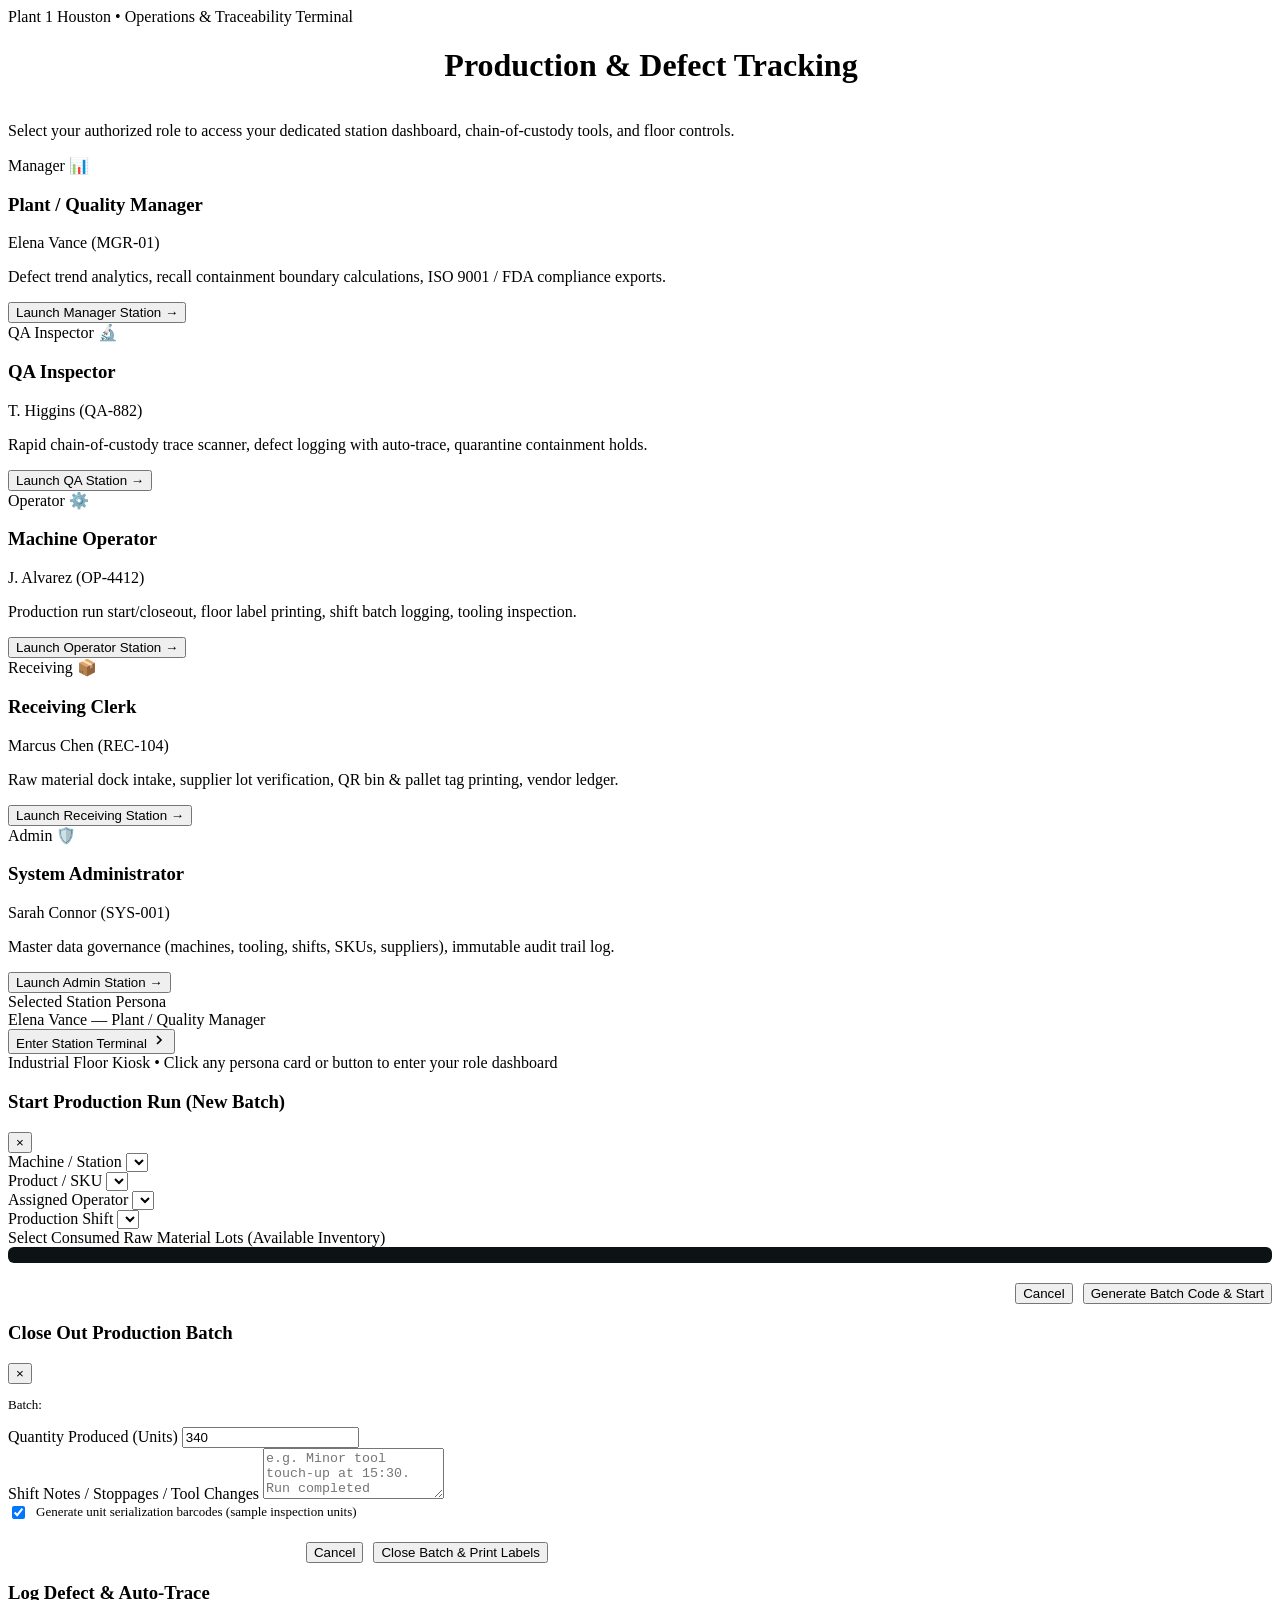
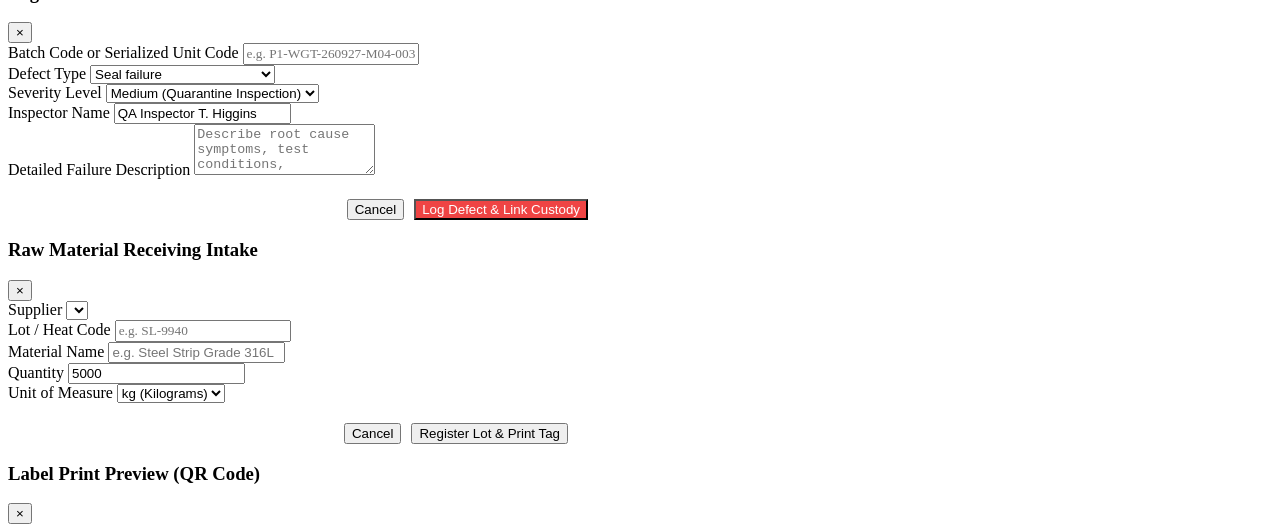
==== commit 85161e35: "Rename project to Production & Defect Tracking across codebase" ====
--- a/frontend/index.html
+++ b/frontend/index.html
@@ -3,7 +3,7 @@
 <head>
   <meta charset="UTF-8">
   <meta name="viewport" content="width=device-width, initial-scale=1.0">
-  <title>TraceGuard — Manufacturing Traceability & Recall Containment System</title>
+  <title>Production &amp; Defect Tracking — Manufacturing Traceability &amp; Recall Containment System</title>
   
   <!-- Typography matching design spec: Fraunces serif, IBM Plex Sans, IBM Plex Mono -->
   <link rel="preconnect" href="https://fonts.googleapis.com">
@@ -23,7 +23,7 @@
       </div>
       <div style="display:flex;align-items:center;justify-content:center;gap:10px;margin-bottom:8px;">
         <span class="brand-dot" style="width:12px;height:12px;"></span>
-        <h1 class="login-title">TraceGuard Operations Kiosk</h1>
+        <h1 class="login-title">Production &amp; Defect Tracking</h1>
       </div>
       <p class="login-subtitle">
         Select your authorized role to access your dedicated station dashboard, chain-of-custody tools, and floor controls.
@@ -147,7 +147,7 @@
 
         <a href="#" class="brand" onclick="event.preventDefault(); App.switchTab(App.getRoleDashboardTab());">
           <span class="brand-dot"></span>
-          <span class="brand-name">TraceGuard</span>
+          <span class="brand-name">Production &amp; Defect Tracking</span>
         </a>
       </div>
 
